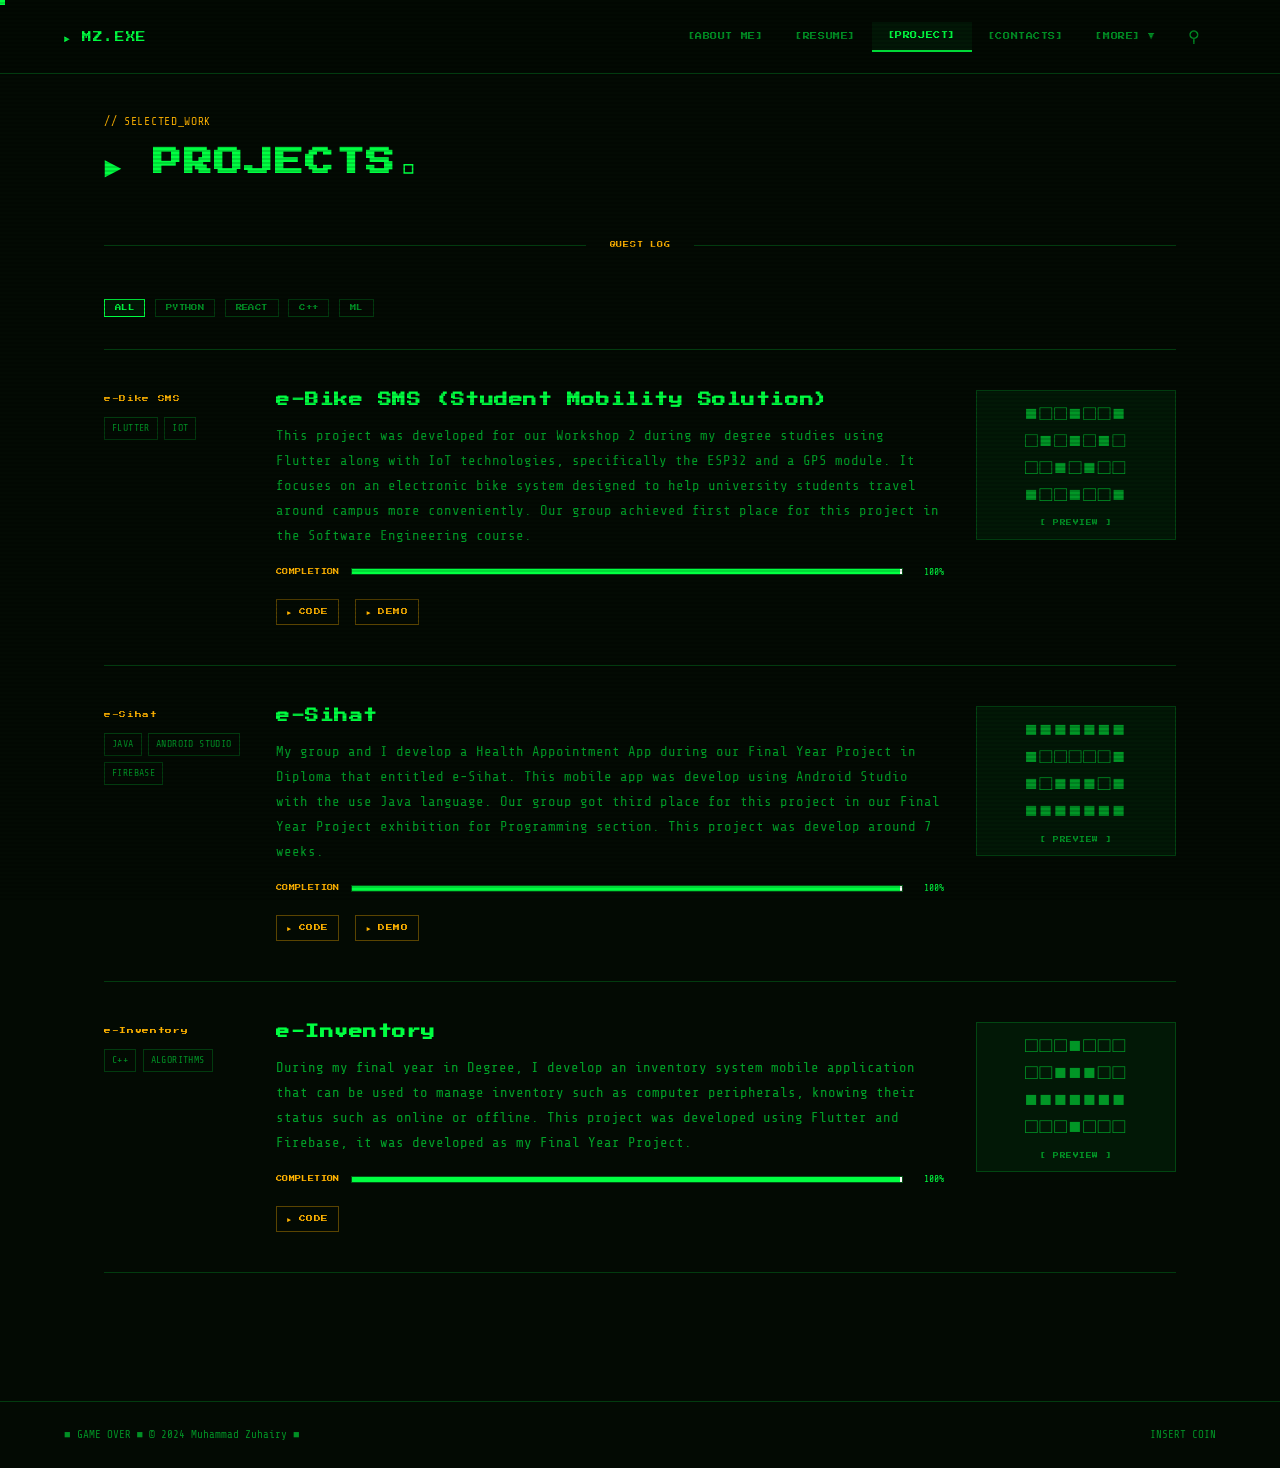
==== projects.html @ df59f46b "Update Data" ====
<!DOCTYPE html>
<html lang="en">

<head>
    <meta charset="UTF-8" />
    <meta name="viewport" content="width=device-width, initial-scale=1.0" />
    <title>Projects — Muhammad Zuhairy</title>
    <link rel="preconnect" href="https://fonts.googleapis.com">
    <link rel="preconnect" href="https://fonts.gstatic.com" crossorigin>
    <link href="https://fonts.googleapis.com/css2?family=Press+Start+2P&family=Share+Tech+Mono&display=swap"
        rel="stylesheet">
    <link rel="stylesheet" href="style.css">
    <style>
        .project-item {
            display: grid;
            grid-template-columns: 140px 1fr 200px;
            gap: 2rem;
            padding: 2.5rem 0;
            border-top: 1px solid var(--border);
            align-items: start;
            transition: background 0.2s;
        }

        .project-item:last-child {
            border-bottom: 1px solid var(--border);
        }

        .project-item:hover {
            background: var(--green-faint);
        }

        .project-meta {
            display: flex;
            flex-direction: column;
            gap: 0.8rem;
            padding-top: 0.2rem;
        }

        .project-num {
            font-family: var(--font-pixel);
            font-size: 0.42rem;
            color: var(--amber);
            letter-spacing: 0.1em;
        }

        .project-name {
            font-family: var(--font-pixel);
            font-size: 0.85rem;
            line-height: 1.6;
            margin-bottom: 0.7rem;
            letter-spacing: 0.04em;
        }

        .project-desc {
            font-size: 0.87rem;
            color: rgba(0, 255, 65, 0.62);
            line-height: 1.8;
            margin-bottom: 1rem;
        }

        .project-links {
            display: flex;
            gap: 1rem;
            flex-wrap: wrap;
        }

        .project-visual {
            display: flex;
            align-items: center;
            justify-content: center;
        }

        .project-placeholder {
            width: 100%;
            aspect-ratio: 4/3;
            border: 1px solid var(--border);
            display: flex;
            flex-direction: column;
            align-items: center;
            justify-content: center;
            gap: 0.7rem;
            background: var(--green-faint);
            transition: border-color 0.3s, background 0.3s;
        }

        .project-item:hover .project-placeholder {
            border-color: var(--green-dim);
            background: var(--green-glow);
        }

        .pixel-art {
            font-size: 1.3rem;
            line-height: 1.3;
            color: var(--green-dim);
            text-align: center;
            letter-spacing: 0.1em;
        }

        .project-item:hover .pixel-art {
            color: var(--green);
        }

        .preview-label {
            font-family: var(--font-pixel);
            font-size: 0.36rem;
            color: var(--green-dim);
            letter-spacing: 0.1em;
        }

        .filter-bar {
            display: flex;
            gap: 0.6rem;
            flex-wrap: wrap;
            margin-bottom: 2rem;
        }

        .filter-btn {
            font-family: var(--font-pixel);
            font-size: 0.4rem;
            letter-spacing: 0.06em;
            padding: 5px 10px;
            border: 1px solid var(--border);
            color: var(--green-dim);
            background: none;
            cursor: none;
            transition: all 0.2s;
        }

        .filter-btn:hover,
        .filter-btn.active {
            color: var(--green);
            border-color: var(--green);
            background: var(--green-faint);
        }

        @media(max-width:700px) {
            .project-item {
                grid-template-columns: 1fr;
                gap: 1.2rem;
            }

            .project-visual {
                display: none;
            }

            .project-meta {
                flex-direction: row;
                align-items: center;
                justify-content: space-between;
            }
        }
    </style>
</head>

<body>
    <div class="scanlines"></div>
    <div class="cursor-dot" id="cursorDot"></div>

    <nav>
        <div class="nav-logo">&#9658;&nbsp;MZ.EXE</div>
        <ul class="nav-links">
            <li><a href="index.html">[ABOUT ME]</a></li>
            <li><a href="resume.html">[RESUME]</a></li>
            <li><a href="projects.html" class="active">[PROJECT]</a></li>
            <li><a href="contacts.html">[CONTACTS]</a></li>
            <li class="nav-dropdown">
                <button class="nav-dropdown-btn">[MORE]&nbsp;&#9660;</button>
                <div class="dropdown-menu">
                    <a href="hobby.html">[MY HOBBY]</a>
                    <a href="interests.html">[MY INTERESTS]</a>
                </div>
            </li>
            <li><button class="nav-search-btn">&#9906;</button></li>
        </ul>
    </nav>

    <div class="page page-content">
        <div class="page-header">
            <span class="page-eyebrow">// SELECTED_WORK</span>
            <h1 class="page-title">&#9658;&nbsp;PROJECTS<span class="outline">.</span></h1>
        </div>

        <div class="section-divider">
            <span class="div-line"></span>
            <span class="div-label">QUEST LOG</span>
            <span class="div-line"></span>
        </div>

        <div class="filter-bar">
            <button class="filter-btn active">ALL</button>
            <button class="filter-btn">PYTHON</button>
            <button class="filter-btn">REACT</button>
            <button class="filter-btn">C++</button>
            <button class="filter-btn">ML</button>
        </div>

        <div class="project-list">

            <article class="project-item reveal">
                <div class="project-meta">
                    <span class="project-num">e-Bike SMS</span>
                    <div class="project-tags">
                        <span class="tag">Flutter</span>
                        <span class="tag">IoT</span>
                    </div>
                </div>
                <div>
                    <h3 class="project-name">e-Bike SMS (Student Mobility Solution)</h3>
                    <p class="project-desc">This project was developed for our Workshop 2 during my degree studies using
                        Flutter along with IoT technologies, specifically the ESP32 and a GPS module.
                        It focuses on an electronic bike system designed to help university students travel around
                        campus more conveniently. Our group achieved first place for this project in the Software
                        Engineering course.</p>
                    <div class="hp-bar-wrap">
                        <span class="hp-label">COMPLETION</span>
                        <div class="hp-bar">
                            <div class="hp-fill" style="width:100%"></div>
                        </div>
                        <span class="hp-val">100%</span>
                    </div>
                    <div class="project-links">
                        <a href="https://github.com/GhostZen1/eBike_SMS" class="link-btn">&#9658;&nbsp;CODE</a>
                        <a href="#" class="link-btn">&#9658;&nbsp;DEMO</a>
                    </div>
                </div>
                <div class="project-visual">
                    <div class="project-placeholder">
                        <div class="pixel-art">
                            <div>&#9632;&#9633;&#9633;&#9632;&#9633;&#9633;&#9632;</div>
                            <div>&#9633;&#9632;&#9633;&#9632;&#9633;&#9632;&#9633;</div>
                            <div>&#9633;&#9633;&#9632;&#9633;&#9632;&#9633;&#9633;</div>
                            <div>&#9632;&#9633;&#9633;&#9632;&#9633;&#9633;&#9632;</div>
                        </div>
                        <span class="preview-label">[ PREVIEW ]</span>
                    </div>
                </div>
            </article>

            <article class="project-item reveal" style="--d:0.1s">
                <div class="project-meta">
                    <span class="project-num">e-Sihat</span>
                    <div class="project-tags">
                        <span class="tag">Java</span>
                        <span class="tag">Android Studio</span>
                        <span class="tag">Firebase</span>
                    </div>
                </div>
                <div>
                    <h3 class="project-name">e-Sihat</h3>
                    <p class="project-desc">My group and I develop a Health Appointment App during our Final Year
                        Project in Diploma that entitled e-Sihat.
                        This mobile app was develop using Android Studio with the use Java language.
                        Our group got third place for this project in our Final Year Project exhibition for Programming
                        section. This project was develop around 7 weeks.</p>
                    <div class="hp-bar-wrap">
                        <span class="hp-label">COMPLETION</span>
                        <div class="hp-bar">
                            <div class="hp-fill" style="width:100%"></div>
                        </div>
                        <span class="hp-val">100%</span>
                    </div>
                    <div class="project-links">
                        <a href="#" class="link-btn">&#9658;&nbsp;CODE</a>
                        <a href="#" class="link-btn">&#9658;&nbsp;DEMO</a>
                    </div>
                </div>
                <div class="project-visual">
                    <div class="project-placeholder">
                        <div class="pixel-art">
                            <div>&#9632;&#9632;&#9632;&#9632;&#9632;&#9632;&#9632;</div>
                            <div>&#9632;&#9633;&#9633;&#9633;&#9633;&#9633;&#9632;</div>
                            <div>&#9632;&#9633;&#9632;&#9632;&#9632;&#9633;&#9632;</div>
                            <div>&#9632;&#9632;&#9632;&#9632;&#9632;&#9632;&#9632;</div>
                        </div>
                        <span class="preview-label">[ PREVIEW ]</span>
                    </div>
                </div>
            </article>

            <article class="project-item reveal" style="--d:0.2s">
                <div class="project-meta">
                    <span class="project-num">e-Inventory</span>
                    <div class="project-tags">
                        <span class="tag">C++</span>
                        <span class="tag">Algorithms</span>
                    </div>
                </div>
                <div>
                    <h3 class="project-name">e-Inventory</h3>
                    <p class="project-desc">During my final year in Degree, I develop an inventory system mobile
                        application
                        that can be used to manage inventory such as computer peripherals, knowing their status such as
                        online or offline. This project was developed using Flutter and Firebase,
                        it was developed as my Final Year Project.
                    </p>
                    <div class="hp-bar-wrap">
                        <span class="hp-label">COMPLETION</span>
                        <div class="hp-bar">
                            <div class="hp-fill" style="width:100%"></div>
                        </div>
                        <span class="hp-val">100%</span>
                    </div>
                    <div class="project-links">
                        <a href="#" class="link-btn">&#9658;&nbsp;CODE</a>
                    </div>
                </div>
                <div class="project-visual">
                    <div class="project-placeholder">
                        <div class="pixel-art">
                            <div>&#9633;&#9633;&#9633;&#9632;&#9633;&#9633;&#9633;</div>
                            <div>&#9633;&#9633;&#9632;&#9632;&#9632;&#9633;&#9633;</div>
                            <div>&#9632;&#9632;&#9632;&#9632;&#9632;&#9632;&#9632;</div>
                            <div>&#9633;&#9633;&#9633;&#9632;&#9633;&#9633;&#9633;</div>
                        </div>
                        <span class="preview-label">[ PREVIEW ]</span>
                    </div>
                </div>
            </article>

        </div>
    </div>

    <footer>
        <span>&#9632;&nbsp;GAME OVER&nbsp;&#9632;&nbsp;&copy; 2024 Muhammad Zuhairy&nbsp;&#9632;</span>
        <span class="blink">INSERT COIN</span>
    </footer>

    <script src="nav.js"></script>
    <script>
        document.querySelectorAll('.filter-btn').forEach(btn => {
            btn.addEventListener('click', () => {
                document.querySelectorAll('.filter-btn').forEach(b => b.classList.remove('active'));
                btn.classList.add('active');
            });
        });
    </script>
</body>

</html>
---- style.css ----
/* ─── Variables ─────────────────────────────────────── */
:root {
  --green: #00FF41;
  --green-dim: rgba(0, 255, 65, 0.55);
  --green-faint: rgba(0, 255, 65, 0.06);
  --green-glow: rgba(0, 255, 65, 0.12);
  --amber: #FFB300;
  --amber-dim: rgba(255, 179, 0, 0.45);
  --red: #FF3B3B;
  --black: #030A03;
  --panel: #07110A;
  --border: rgba(0, 255, 65, 0.2);
  --border-amb: rgba(255, 179, 0, 0.35);
  --font-pixel: 'Press Start 2P', monospace;
  --font-mono: 'Share Tech Mono', monospace;
}

*,
*::before,
*::after {
  box-sizing: border-box;
  margin: 0;
  padding: 0;
}

html {
  scroll-behavior: smooth;
}

body {
  background: var(--black);
  color: var(--green);
  font-family: var(--font-mono);
  font-size: 15px;
  line-height: 1.7;
  overflow-x: hidden;
  cursor: none;
}

a {
  color: inherit;
  text-decoration: none;
}

ul {
  list-style: none;
}

/* ─── Scanlines ──────────────────────────────────────── */
.scanlines {
  pointer-events: none;
  position: fixed;
  inset: 0;
  z-index: 9999;
  background: repeating-linear-gradient(to bottom,
      transparent 0px, transparent 2px,
      rgba(0, 0, 0, 0.15) 2px, rgba(0, 0, 0, 0.15) 4px);
}

/* ─── Cursor ─────────────────────────────────────────── */
.cursor-dot {
  position: fixed;
  width: 10px;
  height: 10px;
  background: var(--green);
  border-radius: 0;
  pointer-events: none;
  transform: translate(-50%, -50%);
  transition: width 0.1s, height 0.1s;
  z-index: 9998;
}

.cursor-dot.expanded {
  width: 20px;
  height: 20px;
}

/* ─── Animations ─────────────────────────────────────── */
@keyframes blink {

  0%,
  49% {
    opacity: 1
  }

  50%,
  100% {
    opacity: 0
  }
}

@keyframes blink-slow {

  0%,
  64% {
    opacity: 1
  }

  65%,
  100% {
    opacity: 0
  }
}

@keyframes fadeUp {
  from {
    opacity: 0;
    transform: translateY(16px)
  }

  to {
    opacity: 1;
    transform: none
  }
}

@keyframes pageIn {
  from {
    opacity: 0;
    transform: translateY(10px)
  }

  to {
    opacity: 1;
    transform: none
  }
}

.blink {
  animation: blink 1s step-end infinite;
}

.blink-slow {
  animation: blink-slow 1.6s step-end infinite;
}

.green {
  color: var(--green);
}

.amber {
  color: var(--amber);
}

/* ─── Reveal ─────────────────────────────────────────── */
.reveal,
.contact-link {
  opacity: 0;
  transform: translateY(20px);
  transition: opacity 0.65s ease, transform 0.65s ease;
  transition-delay: var(--d, 0s);
}

.reveal.visible,
.contact-link.visible {
  opacity: 1;
  transform: none;
}

/* ─── Page enter animation ───────────────────────────── */
.page-content {
  animation: pageIn 0.5s ease both;
}

/* ─── Nav ────────────────────────────────────────────── */
nav {
  position: fixed;
  top: 0;
  left: 0;
  right: 0;
  display: flex;
  justify-content: space-between;
  align-items: center;
  padding: 1.2rem 4rem;
  z-index: 500;
  background: rgba(3, 10, 3, 0.97);
  border-bottom: 1px solid var(--border);
  backdrop-filter: blur(8px);
}

.nav-logo {
  font-family: var(--font-pixel);
  font-size: 0.6rem;
  letter-spacing: 0.1em;
  color: var(--green);
  white-space: nowrap;
}

.nav-links {
  display: flex;
  align-items: center;
  gap: 0;
}

.nav-links li {
  position: relative;
}

.nav-links a,
.nav-dropdown-btn {
  font-family: var(--font-pixel);
  font-size: 0.44rem;
  letter-spacing: 0.08em;
  color: var(--green-dim);
  padding: 0.5rem 1rem;
  display: block;
  transition: color 0.2s, background 0.2s;
  background: none;
  border: none;
  cursor: none;
  white-space: nowrap;
}

.nav-links a:hover,
.nav-links a.active,
.nav-dropdown-btn:hover,
.nav-dropdown-btn.active {
  color: var(--green);
  background: var(--green-faint);
}

.nav-links a.active,
.nav-dropdown-btn.active {
  border-bottom: 2px solid var(--green);
}

/* Dropdown */
.nav-dropdown {
  position: relative;
}

.nav-dropdown-btn {
  display: flex;
  align-items: center;
  gap: 0.4rem;
}

.dropdown-menu {
  display: none;
  position: absolute;
  top: 100%;
  right: 0;
  background: rgba(3, 10, 3, 0.98);
  border: 1px solid var(--border);
  min-width: 160px;
  z-index: 600;
}

.dropdown-menu a {
  display: block;
  padding: 0.7rem 1.2rem;
  font-family: var(--font-pixel);
  font-size: 0.4rem;
  letter-spacing: 0.08em;
  color: var(--green-dim);
  border-bottom: 1px solid rgba(0, 255, 65, 0.08);
  transition: color 0.2s, background 0.2s;
}

.dropdown-menu a:last-child {
  border-bottom: none;
}

.dropdown-menu a:hover,
.dropdown-menu a.active {
  color: var(--green);
  background: var(--green-faint);
}

.nav-dropdown:hover .dropdown-menu,
.nav-dropdown.open .dropdown-menu {
  display: block;
}

.nav-search-btn {
  background: none;
  border: none;
  color: var(--green-dim);
  font-size: 1rem;
  padding: 0.5rem 1rem;
  cursor: none;
  transition: color 0.2s;
}

.nav-search-btn:hover {
  color: var(--green);
}

/* ─── Section divider ────────────────────────────────── */
.section-divider {
  display: flex;
  align-items: center;
  gap: 1.5rem;
  margin: 0 0 3rem;
}

.div-line {
  flex: 1;
  height: 1px;
  background: var(--border);
}

.div-label {
  font-family: var(--font-pixel);
  font-size: 0.38rem;
  color: var(--amber);
  letter-spacing: 0.12em;
  white-space: nowrap;
}

/* ─── Page wrapper ───────────────────────────────────── */
.page {
  padding: 7rem 4rem 4rem;
  max-width: 1200px;
  margin: 0 auto;
  min-height: 100vh;
}

/* ─── Page header ────────────────────────────────────── */
.page-header {
  margin-bottom: 3.5rem;
}

.page-eyebrow {
  font-size: 0.72rem;
  color: var(--amber);
  letter-spacing: 0.06em;
  margin-bottom: 0.6rem;
  display: block;
}

.page-title {
  font-family: var(--font-pixel);
  font-size: clamp(1rem, 2.5vw, 1.8rem);
  letter-spacing: 0.05em;
  line-height: 1.5;
}

.outline {
  color: transparent;
  -webkit-text-stroke: 1.5px var(--green);
}

/* ─── Terminal box ───────────────────────────────────── */
.terminal-box {
  border: 1px solid var(--border);
  background: var(--panel);
}

.terminal-bar {
  display: flex;
  justify-content: space-between;
  align-items: center;
  padding: 0.45rem 0.9rem;
  background: var(--green);
  color: var(--black);
  font-family: var(--font-pixel);
  font-size: 0.44rem;
  letter-spacing: 0.08em;
}

.terminal-dots {
  display: flex;
  gap: 5px;
  align-items: center;
}

.tdot {
  width: 8px;
  height: 8px;
  border-radius: 50%;
}

.tdot.red {
  background: #ff5f57;
}

.tdot.amber-dot {
  background: #febc2e;
}

.tdot.green-dot {
  background: #28c840;
}

.terminal-body {
  padding: 1.2rem 1.4rem;
  font-size: 0.87rem;
  line-height: 2;
}

.prompt {
  color: var(--amber);
  user-select: none;
}

.cmd {
  color: var(--green);
}

.output {
  color: rgba(0, 255, 65, 0.72);
  padding-left: 1.2rem;
}

.output.amber {
  color: var(--amber);
}

.spacer {
  height: 0.3rem;
  display: block;
}

/* ─── HP bar ─────────────────────────────────────────── */
.hp-bar-wrap {
  display: flex;
  align-items: center;
  gap: 0.7rem;
  margin-bottom: 1.2rem;
}

.hp-label {
  font-family: var(--font-pixel);
  font-size: 0.38rem;
  color: var(--amber);
  letter-spacing: 0.06em;
  white-space: nowrap;
}

.hp-bar {
  flex: 1;
  height: 7px;
  background: rgba(0, 255, 65, 0.1);
  border: 1px solid var(--border);
}

.hp-fill {
  height: 100%;
  background: var(--green);
  position: relative;
}

.hp-fill::after {
  content: '';
  position: absolute;
  right: 0;
  top: 0;
  bottom: 0;
  width: 2px;
  background: #fff;
  animation: blink 0.9s step-end infinite;
}

.hp-val {
  font-size: 0.6rem;
  color: var(--green);
  min-width: 30px;
  text-align: right;
}

/* ─── Tags ───────────────────────────────────────────── */
.tag {
  font-size: 0.62rem;
  border: 1px solid var(--border);
  color: var(--green-dim);
  padding: 2px 7px;
  text-transform: uppercase;
  letter-spacing: 0.04em;
}

.project-tags {
  display: flex;
  flex-wrap: wrap;
  gap: 0.4rem;
}

/* ─── Link buttons ───────────────────────────────────── */
.link-btn {
  font-family: var(--font-pixel);
  font-size: 0.42rem;
  letter-spacing: 0.06em;
  color: var(--amber);
  border: 1px solid var(--border-amb);
  padding: 6px 10px;
  transition: background 0.2s, color 0.2s;
  display: inline-block;
}

.link-btn:hover {
  background: var(--amber);
  color: var(--black);
}

/* ─── Photo frame ────────────────────────────────────── */
.photo-frame {
  position: relative;
  border: 1px solid var(--border);
  background: var(--panel);
  padding: 10px;
}

.frame-corner {
  position: absolute;
  width: 14px;
  height: 14px;
  border-color: var(--green);
  border-style: solid;
}

.frame-corner.tl {
  top: -1px;
  left: -1px;
  border-width: 2px 0 0 2px;
}

.frame-corner.tr {
  top: -1px;
  right: -1px;
  border-width: 2px 2px 0 0;
}

.frame-corner.bl {
  bottom: -1px;
  left: -1px;
  border-width: 0 0 2px 2px;
}

.frame-corner.br {
  bottom: -1px;
  right: -1px;
  border-width: 0 2px 2px 0;
}

.profile-pic {
  width: 100%;
  display: block;
  aspect-ratio: 1;
  object-fit: cover;
  filter: grayscale(20%) sepia(15%) hue-rotate(80deg) brightness(0.95);
}

.photo-label {
  font-family: var(--font-pixel);
  font-size: 0.42rem;
  letter-spacing: 0.1em;
  color: var(--green-dim);
  text-align: center;
  padding: 0.5rem 0 0.1rem;
}

/* ─── Player stats ───────────────────────────────────── */
.player-stats {
  border: 1px solid var(--border);
  background: var(--panel);
  padding: 1.2rem 1.4rem;
  display: flex;
  flex-direction: column;
  gap: 0.6rem;
}

.stat-row {
  display: flex;
  justify-content: space-between;
  align-items: baseline;
  border-bottom: 1px solid rgba(0, 255, 65, 0.08);
  padding-bottom: 0.45rem;
  font-size: 0.82rem;
}

.stat-row:last-child {
  border-bottom: none;
  padding-bottom: 0;
}

.stat-key {
  font-family: var(--font-pixel);
  font-size: 0.4rem;
  color: var(--green-dim);
  letter-spacing: 0.08em;
}

.stat-val {
  color: var(--green);
  text-align: right;
}

.stat-val.amber {
  color: var(--amber);
}

/* ─── Footer ─────────────────────────────────────────── */
footer {
  display: flex;
  justify-content: space-between;
  align-items: center;
  padding: 1.5rem 4rem;
  border-top: 1px solid var(--border);
  font-size: 0.68rem;
  color: var(--green-dim);
  margin-top: 4rem;
}

/* ─── Scrollbar ──────────────────────────────────────── */
::-webkit-scrollbar {
  width: 4px;
}

::-webkit-scrollbar-track {
  background: var(--black);
}

::-webkit-scrollbar-thumb {
  background: var(--green-dim);
}

/* ─── Responsive ─────────────────────────────────────── */
@media (max-width:900px) {
  nav {
    padding: 1rem 1.5rem;
  }

  .page {
    padding: 6rem 1.5rem 3rem;
  }

  footer {
    padding: 1.2rem 1.5rem;
  }

  .nav-links a,
  .nav-dropdown-btn {
    padding: 0.4rem 0.6rem;
    font-size: 0.38rem;
  }
}

@media (max-width:600px) {
  .nav-links {
    gap: 0;
  }

  .nav-links a,
  .nav-dropdown-btn {
    font-size: 0.34rem;
    padding: 0.4rem 0.5rem;
  }

  footer {
    flex-direction: column;
    gap: 0.5rem;
    text-align: center;
  }

  .cursor-dot {
    display: none;
  }
}
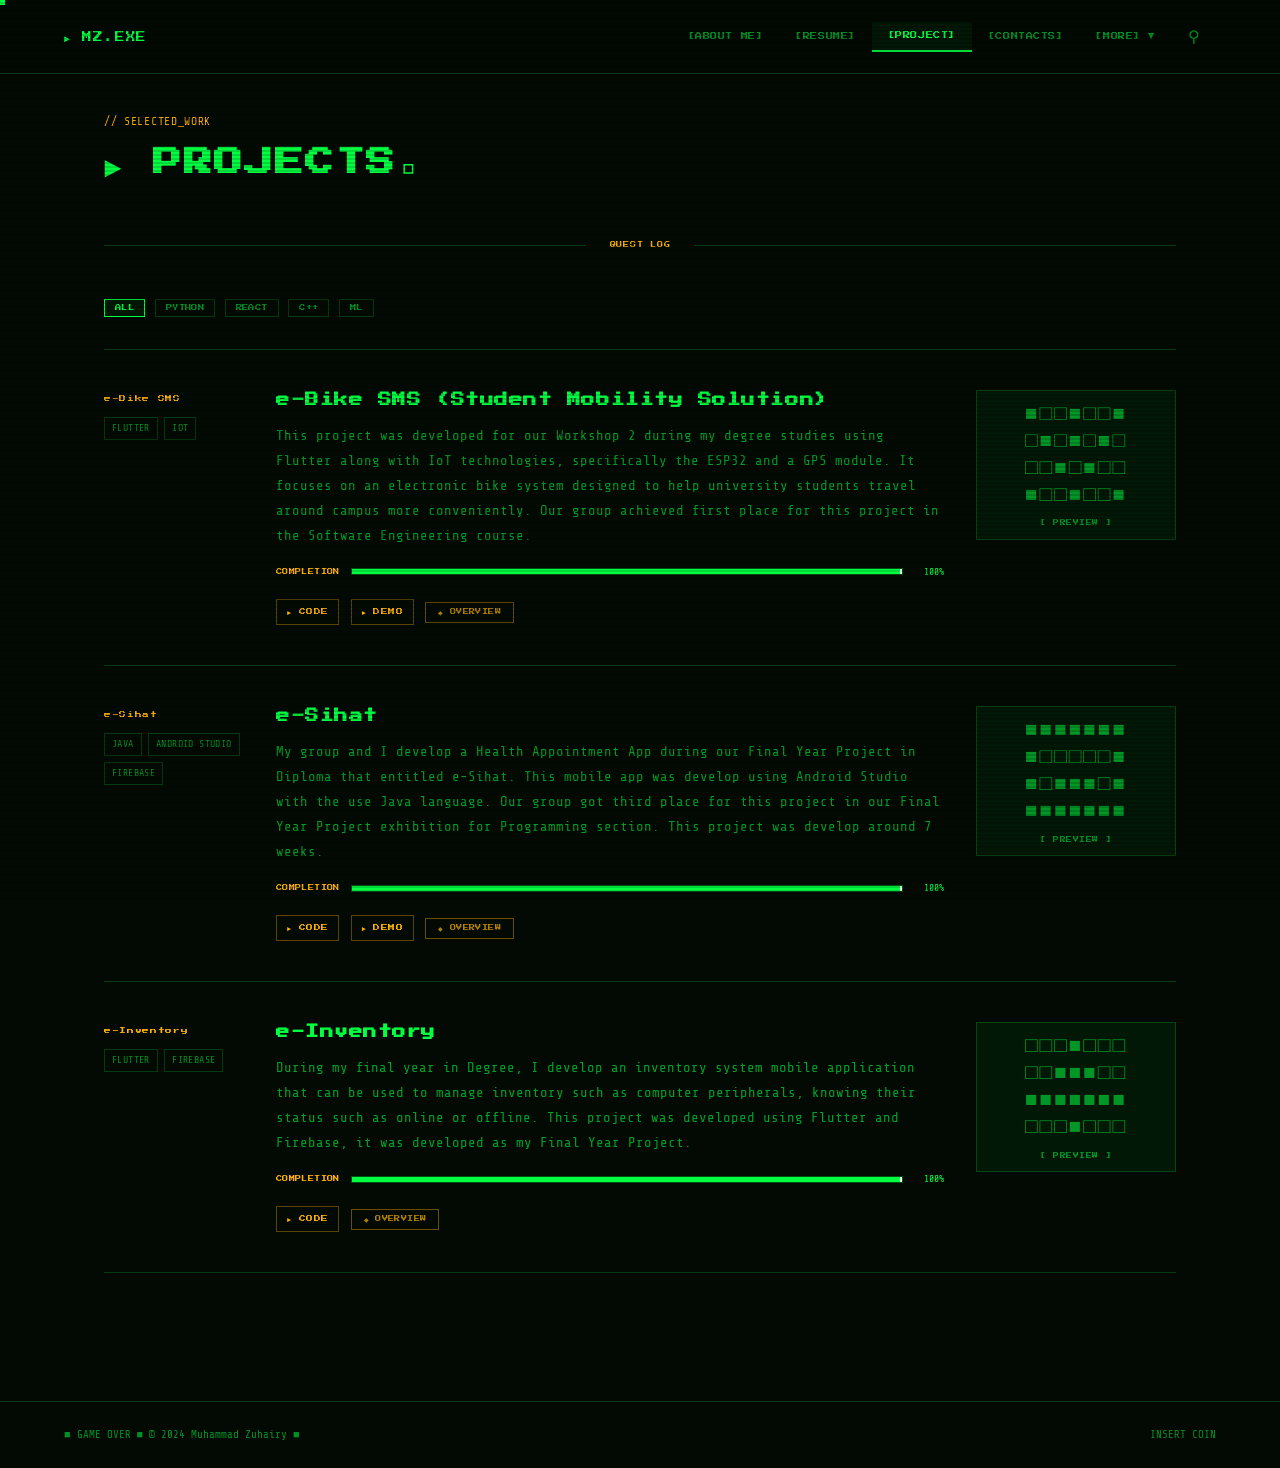
==== commit 8704b62b: "Update Projects" ====
--- a/projects.html
+++ b/projects.html
@@ -60,8 +60,9 @@
 
         .project-links {
             display: flex;
-            gap: 1rem;
+            gap: 0.7rem;
             flex-wrap: wrap;
+            align-items: center;
         }
 
         .project-visual {
@@ -133,6 +134,443 @@
             background: var(--green-faint);
         }
 
+        /* ── OVERVIEW BUTTON ── */
+        .overview-btn {
+            font-family: var(--font-pixel);
+            font-size: 0.38rem;
+            padding: 6px 12px;
+            border: 1px solid rgba(255, 179, 0, 0.4);
+            color: rgba(255, 179, 0, 0.7);
+            background: none;
+            cursor: pointer;
+            transition: all 0.2s;
+            letter-spacing: 0.06em;
+        }
+
+        .overview-btn:hover {
+            color: var(--amber);
+            border-color: var(--amber);
+            background: rgba(255, 179, 0, 0.06);
+            box-shadow: 0 0 8px rgba(255, 179, 0, 0.2);
+        }
+
+        /* ── MODAL OVERLAY ── */
+        .modal-overlay {
+            position: fixed;
+            inset: 0;
+            background: rgba(0, 0, 0, 0.92);
+            z-index: 1000;
+            display: flex;
+            align-items: center;
+            justify-content: center;
+            opacity: 0;
+            pointer-events: none;
+            transition: opacity 0.25s;
+            backdrop-filter: blur(3px);
+        }
+
+        .modal-overlay.active {
+            opacity: 1;
+            pointer-events: all;
+        }
+
+        .modal-box {
+            width: min(860px, 96vw);
+            max-height: 90vh;
+            border: 1px solid var(--green);
+            background: #080d08;
+            box-shadow: 0 0 40px rgba(0, 255, 65, 0.12), inset 0 0 60px rgba(0, 255, 65, 0.02);
+            display: flex;
+            flex-direction: column;
+            overflow: hidden;
+            transform: translateY(20px);
+            transition: transform 0.25s;
+            position: relative;
+        }
+
+        .modal-overlay.active .modal-box {
+            transform: translateY(0);
+        }
+
+        /* scanline on modal */
+        .modal-box::before {
+            content: '';
+            position: absolute;
+            inset: 0;
+            background: repeating-linear-gradient(0deg,
+                    transparent,
+                    transparent 2px,
+                    rgba(0, 255, 65, 0.015) 2px,
+                    rgba(0, 255, 65, 0.015) 4px);
+            pointer-events: none;
+            z-index: 10;
+        }
+
+        .modal-header {
+            display: flex;
+            align-items: center;
+            justify-content: space-between;
+            padding: 1rem 1.5rem;
+            border-bottom: 1px solid var(--border);
+            background: rgba(0, 255, 65, 0.03);
+            flex-shrink: 0;
+        }
+
+        .modal-title-wrap {
+            display: flex;
+            flex-direction: column;
+            gap: 0.4rem;
+        }
+
+        .modal-eyebrow {
+            font-family: var(--font-pixel);
+            font-size: 0.32rem;
+            color: var(--amber);
+            letter-spacing: 0.1em;
+        }
+
+        .modal-title {
+            font-family: var(--font-pixel);
+            font-size: 0.75rem;
+            color: var(--green);
+            letter-spacing: 0.05em;
+            line-height: 1.5;
+        }
+
+        .modal-close {
+            font-family: var(--font-pixel);
+            font-size: 0.5rem;
+            color: var(--green-dim);
+            background: none;
+            border: 1px solid var(--border);
+            padding: 6px 10px;
+            cursor: pointer;
+            transition: all 0.2s;
+            letter-spacing: 0.05em;
+        }
+
+        .modal-close:hover {
+            color: #ff4444;
+            border-color: #ff4444;
+            background: rgba(255, 68, 68, 0.07);
+        }
+
+        .modal-body {
+            overflow-y: auto;
+            flex: 1;
+            scrollbar-width: thin;
+            scrollbar-color: var(--green-dim) transparent;
+        }
+
+        .modal-body::-webkit-scrollbar {
+            width: 4px;
+        }
+
+        .modal-body::-webkit-scrollbar-thumb {
+            background: var(--green-dim);
+        }
+
+        /* Gallery */
+        .modal-gallery {
+            display: grid;
+            grid-template-columns: repeat(3, 1fr);
+            gap: 2px;
+            background: var(--border);
+            padding: 2px;
+        }
+
+        .gallery-item {
+            aspect-ratio: 16/10;
+            background: var(--green-faint);
+            display: flex;
+            align-items: center;
+            justify-content: center;
+            position: relative;
+            overflow: hidden;
+            cursor: pointer;
+            transition: opacity 0.2s, transform 0.2s;
+        }
+
+        .gallery-item:hover {
+            opacity: 0.85;
+            transform: scale(1.01);
+        }
+
+        .gallery-item:first-child {
+            grid-column: span 2;
+            grid-row: span 2;
+            aspect-ratio: auto;
+        }
+
+        .gallery-item img {
+            width: 100%;
+            height: 100%;
+            object-fit: cover;
+            display: block;
+        }
+
+        .gallery-pixel {
+            line-height: 1.3;
+            color: var(--green-dim);
+            text-align: center;
+            letter-spacing: 0.08em;
+            transition: color 0.2s, text-shadow 0.2s;
+            padding: 1rem;
+        }
+
+        .gallery-item:hover .gallery-pixel {
+            color: var(--green);
+            text-shadow: 0 0 10px rgba(0, 255, 65, 0.5);
+        }
+
+        .gallery-label {
+            position: absolute;
+            bottom: 6px;
+            left: 8px;
+            font-family: var(--font-pixel);
+            font-size: 0.28rem;
+            color: rgba(0, 255, 65, 0.6);
+            letter-spacing: 0.06em;
+            background: rgba(0, 0, 0, 0.55);
+            padding: 2px 5px;
+        }
+
+        /* Lightbox */
+        .lightbox {
+            position: fixed;
+            inset: 0;
+            background: rgba(0, 0, 0, 0.96);
+            z-index: 2000;
+            display: flex;
+            align-items: center;
+            justify-content: center;
+            opacity: 0;
+            pointer-events: none;
+            transition: opacity 0.2s;
+        }
+
+        .lightbox.active {
+            opacity: 1;
+            pointer-events: all;
+        }
+
+        .lightbox img {
+            max-width: 90vw;
+            max-height: 88vh;
+            object-fit: contain;
+            border: 1px solid var(--green-dim);
+            box-shadow: 0 0 40px rgba(0, 255, 65, 0.15);
+        }
+
+        .lightbox-close {
+            position: absolute;
+            top: 1.2rem;
+            right: 1.5rem;
+            font-family: var(--font-pixel);
+            font-size: 0.5rem;
+            color: var(--green-dim);
+            background: none;
+            border: 1px solid var(--border);
+            padding: 6px 10px;
+            cursor: pointer;
+            transition: all 0.2s;
+        }
+
+        .lightbox-close:hover {
+            color: #ff4444;
+            border-color: #ff4444;
+        }
+
+        .lightbox-nav {
+            position: absolute;
+            top: 50%;
+            transform: translateY(-50%);
+            font-family: var(--font-pixel);
+            font-size: 0.6rem;
+            color: var(--green-dim);
+            background: rgba(0, 0, 0, 0.6);
+            border: 1px solid var(--border);
+            padding: 10px 14px;
+            cursor: pointer;
+            transition: all 0.2s;
+        }
+
+        .lightbox-nav:hover {
+            color: var(--green);
+            border-color: var(--green);
+        }
+
+        .lightbox-prev {
+            left: 1rem;
+        }
+
+        .lightbox-next {
+            right: 1rem;
+        }
+
+        .lightbox-counter {
+            position: absolute;
+            bottom: 1.2rem;
+            left: 50%;
+            transform: translateX(-50%);
+            font-family: var(--font-pixel);
+            font-size: 0.32rem;
+            color: var(--green-dim);
+            letter-spacing: 0.08em;
+        }
+
+        /* Modal content */
+        .modal-content {
+            padding: 1.5rem;
+        }
+
+        .modal-section {
+            margin-bottom: 1.5rem;
+        }
+
+        .modal-section-title {
+            font-family: var(--font-pixel);
+            font-size: 0.4rem;
+            color: var(--amber);
+            letter-spacing: 0.1em;
+            margin-bottom: 0.8rem;
+            padding-bottom: 0.4rem;
+            border-bottom: 1px solid rgba(255, 179, 0, 0.2);
+        }
+
+        .modal-section-body {
+            font-size: 0.85rem;
+            color: rgba(0, 255, 65, 0.7);
+            line-height: 1.9;
+        }
+
+        /* Stats */
+        .modal-stats {
+            display: grid;
+            grid-template-columns: repeat(auto-fit, minmax(130px, 1fr));
+            gap: 0.8rem;
+            margin-bottom: 1.5rem;
+        }
+
+        .stat-card {
+            border: 1px solid var(--border);
+            padding: 0.8rem;
+            background: var(--green-faint);
+            display: flex;
+            flex-direction: column;
+            gap: 0.4rem;
+            transition: border-color 0.2s, background 0.2s;
+        }
+
+        .stat-card:hover {
+            border-color: var(--green-dim);
+            background: var(--green-glow);
+        }
+
+        .stat-label {
+            font-family: var(--font-pixel);
+            font-size: 0.3rem;
+            color: var(--green-dim);
+            letter-spacing: 0.08em;
+        }
+
+        .stat-value {
+            font-family: var(--font-pixel);
+            font-size: 0.55rem;
+            color: var(--green);
+            line-height: 1.4;
+        }
+
+        /* Tech stack */
+        .tech-stack {
+            display: flex;
+            flex-wrap: wrap;
+            gap: 0.5rem;
+        }
+
+        .tech-pill {
+            font-family: var(--font-pixel);
+            font-size: 0.32rem;
+            padding: 5px 10px;
+            border: 1px solid var(--green-dim);
+            color: var(--green);
+            background: var(--green-faint);
+            letter-spacing: 0.05em;
+            transition: all 0.2s;
+        }
+
+        .tech-pill:hover {
+            background: var(--green-glow);
+            box-shadow: 0 0 6px rgba(0, 255, 65, 0.2);
+        }
+
+        /* Feature list */
+        .feature-list {
+            list-style: none;
+            display: flex;
+            flex-direction: column;
+            gap: 0.5rem;
+        }
+
+        .feature-list li {
+            font-size: 0.83rem;
+            color: rgba(0, 255, 65, 0.7);
+            padding-left: 1.2rem;
+            position: relative;
+            line-height: 1.7;
+        }
+
+        .feature-list li::before {
+            content: '▸';
+            position: absolute;
+            left: 0;
+            color: var(--amber);
+            font-size: 0.7rem;
+        }
+
+        /* Modal footer */
+        .modal-footer {
+            display: flex;
+            gap: 0.8rem;
+            padding: 1rem 1.5rem;
+            border-top: 1px solid var(--border);
+            background: rgba(0, 255, 65, 0.02);
+            flex-shrink: 0;
+            flex-wrap: wrap;
+            align-items: center;
+        }
+
+        /* Achievement */
+        .achievement {
+            display: inline-flex;
+            align-items: center;
+            gap: 0.5rem;
+            border: 1px solid rgba(255, 179, 0, 0.3);
+            background: rgba(255, 179, 0, 0.05);
+            padding: 6px 10px;
+            margin-top: 0.4rem;
+        }
+
+        .achievement-icon {
+            font-size: 0.9rem;
+        }
+
+        .achievement-text {
+            font-family: var(--font-pixel);
+            font-size: 0.3rem;
+            color: var(--amber);
+            letter-spacing: 0.06em;
+            line-height: 1.6;
+        }
+
+        .esc-hint {
+            font-family: var(--font-pixel);
+            font-size: 0.28rem;
+            color: rgba(0, 255, 65, 0.3);
+            letter-spacing: 0.08em;
+            margin-left: auto;
+        }
+
         @media(max-width:700px) {
             .project-item {
                 grid-template-columns: 1fr;
@@ -147,6 +585,15 @@
                 flex-direction: row;
                 align-items: center;
                 justify-content: space-between;
+            }
+
+            .modal-gallery {
+                grid-template-columns: repeat(2, 1fr);
+            }
+
+            .gallery-item:first-child {
+                grid-column: span 2;
+                grid-row: span 1;
             }
         }
     </style>
@@ -196,6 +643,7 @@
 
         <div class="project-list">
 
+            <!-- PROJECT 1: e-Bike SMS -->
             <article class="project-item reveal">
                 <div class="project-meta">
                     <span class="project-num">e-Bike SMS</span>
@@ -221,6 +669,7 @@
                     <div class="project-links">
                         <a href="https://github.com/GhostZen1/eBike_SMS" class="link-btn">&#9658;&nbsp;CODE</a>
                         <a href="#" class="link-btn">&#9658;&nbsp;DEMO</a>
+                        <button class="overview-btn" onclick="openModal('ebike')">&#9670;&nbsp;OVERVIEW</button>
                     </div>
                 </div>
                 <div class="project-visual">
@@ -236,6 +685,7 @@
                 </div>
             </article>
 
+            <!-- PROJECT 2: e-Sihat -->
             <article class="project-item reveal" style="--d:0.1s">
                 <div class="project-meta">
                     <span class="project-num">e-Sihat</span>
@@ -262,6 +712,7 @@
                     <div class="project-links">
                         <a href="#" class="link-btn">&#9658;&nbsp;CODE</a>
                         <a href="#" class="link-btn">&#9658;&nbsp;DEMO</a>
+                        <button class="overview-btn" onclick="openModal('esihat')">&#9670;&nbsp;OVERVIEW</button>
                     </div>
                 </div>
                 <div class="project-visual">
@@ -277,12 +728,13 @@
                 </div>
             </article>
 
+            <!-- PROJECT 3: e-Inventory -->
             <article class="project-item reveal" style="--d:0.2s">
                 <div class="project-meta">
                     <span class="project-num">e-Inventory</span>
                     <div class="project-tags">
-                        <span class="tag">C++</span>
-                        <span class="tag">Algorithms</span>
+                        <span class="tag">Flutter</span>
+                        <span class="tag">Firebase</span>
                     </div>
                 </div>
                 <div>
@@ -302,6 +754,7 @@
                     </div>
                     <div class="project-links">
                         <a href="#" class="link-btn">&#9658;&nbsp;CODE</a>
+                        <button class="overview-btn" onclick="openModal('einventory')">&#9670;&nbsp;OVERVIEW</button>
                     </div>
                 </div>
                 <div class="project-visual">
@@ -325,14 +778,280 @@
         <span class="blink">INSERT COIN</span>
     </footer>
 
+    <!-- ===== LIGHTBOX ===== -->
+    <div class="lightbox" id="lightbox" onclick="closeLightboxOnBg(event)">
+        <button class="lightbox-close" onclick="closeLightbox()">[ X ]</button>
+        <button class="lightbox-nav lightbox-prev" onclick="lightboxNav(-1)">&#9664;</button>
+        <img id="lightboxImg" src="" alt="Preview">
+        <button class="lightbox-nav lightbox-next" onclick="lightboxNav(1)">&#9654;</button>
+        <span class="lightbox-counter" id="lightboxCounter"></span>
+    </div>
+
+    <!-- ===== OVERVIEW MODAL ===== -->
+    <div class="modal-overlay" id="modalOverlay" onclick="handleOverlayClick(event)">
+        <div class="modal-box" id="modalBox">
+            <div class="modal-header">
+                <div class="modal-title-wrap">
+                    <span class="modal-eyebrow" id="modalEyebrow">// PROJECT_OVERVIEW</span>
+                    <span class="modal-title" id="modalTitle">PROJECT NAME</span>
+                </div>
+                <button class="modal-close" onclick="closeModal()">[ X ]</button>
+            </div>
+
+            <div class="modal-body">
+                <div class="modal-gallery" id="modalGallery"></div>
+
+                <div class="modal-content">
+                    <div class="modal-stats" id="modalStats"></div>
+
+                    <div class="modal-section">
+                        <div class="modal-section-title">// MISSION_BRIEF</div>
+                        <div class="modal-section-body" id="modalDesc"></div>
+                    </div>
+
+                    <div class="modal-section">
+                        <div class="modal-section-title">// KEY_FEATURES</div>
+                        <ul class="feature-list" id="modalFeatures"></ul>
+                    </div>
+
+                    <div class="modal-section">
+                        <div class="modal-section-title">// TECH_STACK</div>
+                        <div class="tech-stack" id="modalTech"></div>
+                    </div>
+
+                    <div id="modalAchievementWrap"></div>
+                </div>
+            </div>
+
+            <div class="modal-footer">
+                <a id="modalCodeBtn" href="#" class="link-btn">&#9658;&nbsp;VIEW CODE</a>
+                <a id="modalDemoBtn" href="#" class="link-btn">&#9658;&nbsp;LIVE DEMO</a>
+                <button class="link-btn" onclick="closeModal()">&#9658;&nbsp;CLOSE</button>
+                <span class="esc-hint">[ ESC ] TO EXIT</span>
+            </div>
+        </div>
+    </div>
+
     <script src="nav.js"></script>
     <script>
+        /* ── Filter buttons ── */
         document.querySelectorAll('.filter-btn').forEach(btn => {
             btn.addEventListener('click', () => {
                 document.querySelectorAll('.filter-btn').forEach(b => b.classList.remove('active'));
                 btn.classList.add('active');
             });
         });
+
+        /* ── Project data ── */
+        const projects = {
+            ebike: {
+                eyebrow: '// PROJECT_01 — FLUTTER + IoT',
+                title: '&#9658; e-Bike SMS',
+                gallery: [
+                    { img: 'images/ebike1.png', label: 'OVERVIEW' },
+                    { img: 'images/ebike2.jpg', label: 'SCREEN 2' },
+                    { img: 'images/ebike3.jpg', label: 'SCREEN 3' },
+                    { img: 'images/ebike4.jpg', label: 'SCREEN 4' },
+                    { img: 'images/ebike5.jpg', label: 'SCREEN 5' },
+                ],
+                stats: [
+                    { label: 'STATUS', value: '🏆 1ST PLACE' },
+                    { label: 'COURSE', value: 'WORKSHOP 2' },
+                    { label: 'PLATFORM', value: 'MOBILE' },
+                    { label: 'TEAM SIZE', value: 'GROUP' },
+                ],
+                desc: 'e-Bike SMS (Student Mobility Solution) is an IoT-powered campus transportation system built with Flutter. The application connects to an ESP32 microcontroller equipped with a GPS module, enabling real-time bike tracking across university grounds. Students can locate, unlock, and monitor available bikes directly from their smartphones, solving the last-mile mobility challenge on campus.',
+                features: [
+                    'Real-time GPS tracking of e-bikes across campus',
+                    'QR code-based bike unlock via Flutter mobile app',
+                    'ESP32 microcontroller integration with MQTT protocol',
+                    'Live availability map showing bike stations',
+                    'Ride history and usage analytics dashboard',
+                    'Admin panel for fleet management and monitoring',
+                ],
+                tech: ['Flutter', 'Dart', 'ESP32', 'GPS Module', 'MQTT', 'Firebase', 'IoT'],
+                achievement: { icon: '🏆', text: '1ST PLACE — SOFTWARE ENGINEERING<br>WORKSHOP 2 EXHIBITION' },
+                codeUrl: 'https://github.com/GhostZen1/eBike_SMS',
+                demoUrl: '#',
+            },
+            esihat: {
+                eyebrow: '// PROJECT_02 — ANDROID + JAVA',
+                title: '&#9658; e-Sihat',
+                gallery: [
+                    { pixels: ['&#9632;&#9632;&#9632;&#9632;&#9632;&#9632;', '&#9632;&#9633;&#9633;&#9633;&#9633;&#9632;', '&#9632;&#9633;&#9632;&#9632;&#9633;&#9632;', '&#9632;&#9633;&#9632;&#9632;&#9633;&#9632;', '&#9632;&#9633;&#9633;&#9633;&#9633;&#9632;', '&#9632;&#9632;&#9632;&#9632;&#9632;&#9632;'], label: 'MAIN SCREEN', size: '1.8rem' },
+                    { pixels: ['&#9632;&#9633;&#9632;', '&#9633;&#9632;&#9633;', '&#9632;&#9633;&#9632;'], label: 'BOOKING', size: '1.4rem' },
+                    { pixels: ['&#9633;&#9632;&#9633;', '&#9632;&#9633;&#9632;', '&#9633;&#9632;&#9633;'], label: 'PROFILE', size: '1.4rem' },
+                    { pixels: ['&#9632;&#9632;&#9633;', '&#9633;&#9632;&#9632;', '&#9632;&#9633;&#9633;'], label: 'FIREBASE', size: '1.4rem' },
+                    { pixels: ['&#9633;&#9633;&#9632;', '&#9632;&#9632;&#9633;', '&#9633;&#9633;&#9632;'], label: 'CALENDAR', size: '1.4rem' },
+                ],
+                stats: [
+                    { label: 'STATUS', value: '🥉 3RD PLACE' },
+                    { label: 'DURATION', value: '7 WEEKS' },
+                    { label: 'PLATFORM', value: 'ANDROID' },
+                    { label: 'LEVEL', value: 'DIPLOMA FYP' },
+                ],
+                desc: 'e-Sihat is a Health Appointment mobile application developed as a Final Year Project during Diploma studies. Built with Java on Android Studio and backed by Firebase, it streamlines the process of booking healthcare appointments. Patients can browse available doctors, select time slots, and manage their medical schedules — all from a clean, accessible mobile interface. Completed in just 7 weeks and earned 3rd place at the FYP Programming exhibition.',
+                features: [
+                    'Patient registration and secure Firebase authentication',
+                    'Doctor profile listing with specializations',
+                    'Real-time appointment booking and slot management',
+                    'Appointment reminder notifications',
+                    'Medical history tracking per patient',
+                    'Admin dashboard for clinic staff management',
+                ],
+                tech: ['Java', 'Android Studio', 'Firebase', 'Firestore', 'Firebase Auth', 'XML Layouts'],
+                achievement: { icon: '🥉', text: '3RD PLACE — FYP EXHIBITION<br>PROGRAMMING SECTION (DIPLOMA)' },
+                codeUrl: '#',
+                demoUrl: '#',
+            },
+            einventory: {
+                eyebrow: '// PROJECT_03 — FLUTTER + FIREBASE',
+                title: '&#9658; e-Inventory',
+                gallery: [
+                    { pixels: ['&#9633;&#9633;&#9633;&#9633;&#9633;&#9633;', '&#9633;&#9632;&#9632;&#9632;&#9632;&#9633;', '&#9633;&#9632;&#9633;&#9633;&#9632;&#9633;', '&#9633;&#9632;&#9633;&#9633;&#9632;&#9633;', '&#9633;&#9632;&#9632;&#9632;&#9632;&#9633;', '&#9633;&#9633;&#9633;&#9633;&#9633;&#9633;'], label: 'INVENTORY VIEW', size: '1.8rem' },
+                    { pixels: ['&#9633;&#9632;&#9633;', '&#9632;&#9633;&#9632;', '&#9633;&#9632;&#9633;'], label: 'DEVICE LIST', size: '1.4rem' },
+                    { pixels: ['&#9632;&#9633;&#9632;', '&#9633;&#9632;&#9633;', '&#9632;&#9633;&#9632;'], label: 'STATUS', size: '1.4rem' },
+                    { pixels: ['&#9633;&#9633;&#9632;', '&#9632;&#9633;&#9633;', '&#9633;&#9632;&#9632;'], label: 'REPORTS', size: '1.4rem' },
+                    { pixels: ['&#9632;&#9632;&#9633;', '&#9633;&#9633;&#9632;', '&#9632;&#9632;&#9633;'], label: 'FIREBASE DB', size: '1.4rem' },
+                ],
+                stats: [
+                    { label: 'STATUS', value: '✅ COMPLETE' },
+                    { label: 'LEVEL', value: 'DEGREE FYP' },
+                    { label: 'PLATFORM', value: 'MOBILE' },
+                    { label: 'BACKEND', value: 'FIREBASE' },
+                ],
+                desc: 'e-Inventory is a Flutter-based mobile inventory management system developed as a Final Year Project for the Degree programme. The application allows administrators and technicians to track computer peripherals and equipment, monitor their online/offline status in real-time, and maintain comprehensive inventory records. Firebase powers the backend with Firestore for data persistence and real-time synchronization across devices.',
+                features: [
+                    'Real-time device status monitoring (online / offline)',
+                    'QR code scanning for quick asset identification',
+                    'Full CRUD operations for inventory items',
+                    'Category-based filtering for peripheral types',
+                    'Audit log of status changes and updates',
+                    'Firebase Firestore real-time sync across users',
+                ],
+                tech: ['Flutter', 'Dart', 'Firebase', 'Firestore', 'Firebase Auth', 'QR Scanner'],
+                achievement: null,
+                codeUrl: '#',
+                demoUrl: null,
+            },
+        };
+
+        /* ── Modal logic ── */
+        let currentLightboxImages = [];
+        let currentLightboxIndex = 0;
+
+        function openModal(id) {
+            const p = projects[id];
+            if (!p) return;
+
+            document.getElementById('modalEyebrow').innerHTML = p.eyebrow;
+            document.getElementById('modalTitle').innerHTML = p.title;
+
+            // Gallery - supports both real images and pixel art
+            currentLightboxImages = p.gallery.filter(g => g.img).map(g => g.img);
+
+            document.getElementById('modalGallery').innerHTML = p.gallery.map((g, i) => {
+                if (g.img) {
+                    return `
+                        <div class="gallery-item" onclick="openLightbox(${currentLightboxImages.indexOf(g.img)})">
+                            <img src="${g.img}" alt="${g.label}" loading="lazy">
+                            <span class="gallery-label">[ ${g.label} ]</span>
+                        </div>`;
+                } else {
+                    return `
+                        <div class="gallery-item">
+                            <div class="gallery-pixel" style="font-size:${g.size}">${g.pixels.join('<br>')}</div>
+                            <span class="gallery-label">[ ${g.label} ]</span>
+                        </div>`;
+                }
+            }).join('');
+
+            // Stats
+            document.getElementById('modalStats').innerHTML = p.stats.map(s => `
+                <div class="stat-card">
+                    <span class="stat-label">${s.label}</span>
+                    <span class="stat-value">${s.value}</span>
+                </div>
+            `).join('');
+
+            // Description
+            document.getElementById('modalDesc').textContent = p.desc;
+
+            // Features
+            document.getElementById('modalFeatures').innerHTML = p.features.map(f => `<li>${f}</li>`).join('');
+
+            // Tech stack
+            document.getElementById('modalTech').innerHTML = p.tech.map(t => `<span class="tech-pill">${t}</span>`).join('');
+
+            // Achievement
+            const achWrap = document.getElementById('modalAchievementWrap');
+            if (p.achievement) {
+                achWrap.innerHTML = `
+                    <div class="modal-section">
+                        <div class="modal-section-title">// ACHIEVEMENT_UNLOCKED</div>
+                        <div class="achievement">
+                            <span class="achievement-icon">${p.achievement.icon}</span>
+                            <span class="achievement-text">${p.achievement.text}</span>
+                        </div>
+                    </div>`;
+            } else {
+                achWrap.innerHTML = '';
+            }
+
+            // Footer links
+            document.getElementById('modalCodeBtn').href = p.codeUrl;
+
+            const demoBtn = document.getElementById('modalDemoBtn');
+            demoBtn.href = p.demoUrl || '#';
+            demoBtn.style.display = p.demoUrl ? 'inline-block' : 'none';
+
+            // Open
+            document.getElementById('modalOverlay').classList.add('active');
+            document.body.style.overflow = 'hidden';
+        }
+
+        function closeModal() {
+            document.getElementById('modalOverlay').classList.remove('active');
+            document.body.style.overflow = '';
+        }
+
+        function handleOverlayClick(e) {
+            if (e.target === document.getElementById('modalOverlay')) closeModal();
+        }
+
+        /* ── Lightbox ── */
+        function openLightbox(index) {
+            if (!currentLightboxImages.length) return;
+            currentLightboxIndex = index;
+            updateLightbox();
+            document.getElementById('lightbox').classList.add('active');
+            document.body.style.overflow = 'hidden';
+        }
+
+        function closeLightbox() {
+            document.getElementById('lightbox').classList.remove('active');
+        }
+
+        function closeLightboxOnBg(e) {
+            if (e.target === document.getElementById('lightbox')) closeLightbox();
+        }
+
+        function lightboxNav(dir) {
+            currentLightboxIndex = (currentLightboxIndex + dir + currentLightboxImages.length) % currentLightboxImages.length;
+            updateLightbox();
+        }
+
+        function updateLightbox() {
+            document.getElementById('lightboxImg').src = currentLightboxImages[currentLightboxIndex];
+            document.getElementById('lightboxCounter').textContent =
+                `[ ${currentLightboxIndex + 1} / ${currentLightboxImages.length} ]`;
+        }
+
+        document.addEventListener('keydown', e => {
+            if (e.key === 'Escape') { closeLightbox(); closeModal(); }
+            if (e.key === 'ArrowRight') lightboxNav(1);
+            if (e.key === 'ArrowLeft') lightboxNav(-1);
+        });
     </script>
 </body>
 
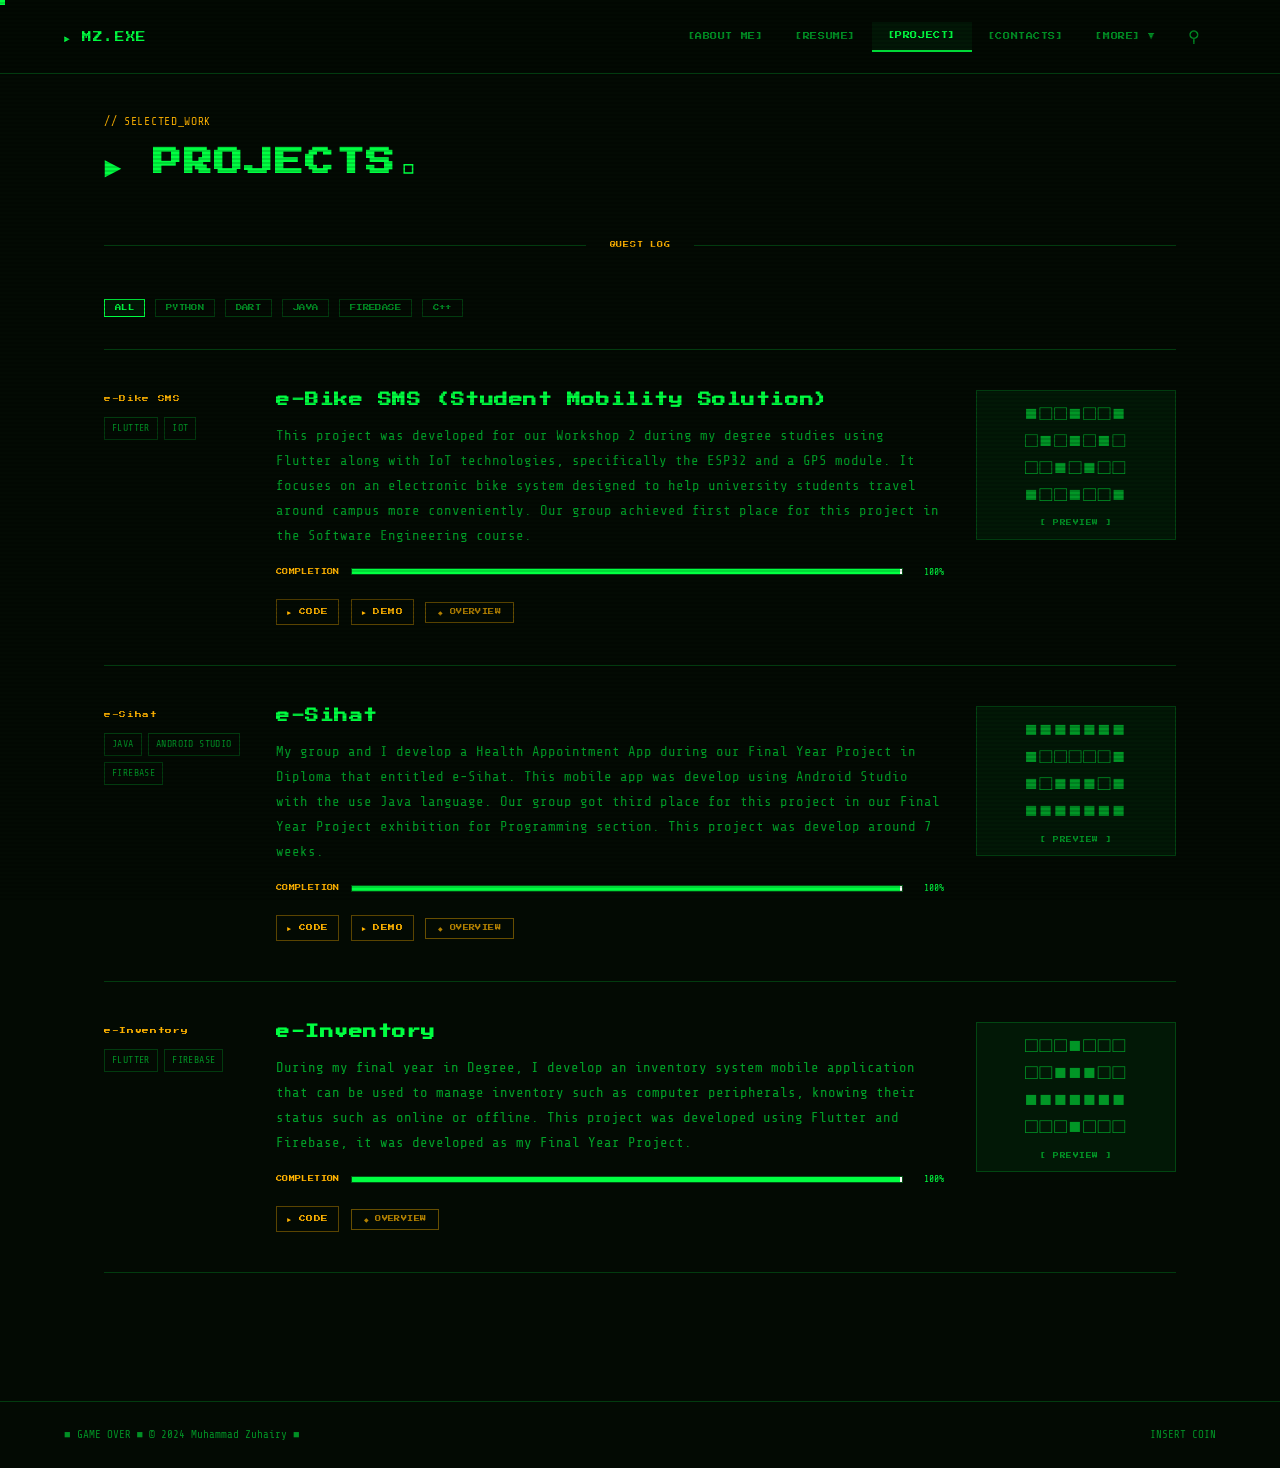
==== commit 23472311: "Resume Filter" ====
--- a/projects.html
+++ b/projects.html
@@ -123,7 +123,7 @@
             border: 1px solid var(--border);
             color: var(--green-dim);
             background: none;
-            cursor: none;
+            cursor: pointer;
             transition: all 0.2s;
         }
 
@@ -132,6 +132,11 @@
             color: var(--green);
             border-color: var(--green);
             background: var(--green-faint);
+        }
+
+        /* hide filtered-out items */
+        .project-item.hidden {
+            display: none;
         }
 
         /* ── OVERVIEW BUTTON ── */
@@ -192,7 +197,6 @@
             transform: translateY(0);
         }
 
-        /* scanline on modal */
         .modal-box::before {
             content: '';
             position: absolute;
@@ -617,7 +621,8 @@
                     <a href="interests.html">[MY INTERESTS]</a>
                 </div>
             </li>
-            <li><button class="nav-search-btn">&#9906;</button></li>
+            <li><button class="nav-search-btn"
+                    onclick="document.querySelector('.search-bar').classList.toggle('open')">&#9906;</button></li>
         </ul>
     </nav>
 
@@ -633,18 +638,20 @@
             <span class="div-line"></span>
         </div>
 
+        <!-- FILTER BAR — updated tags -->
         <div class="filter-bar">
-            <button class="filter-btn active">ALL</button>
-            <button class="filter-btn">PYTHON</button>
-            <button class="filter-btn">REACT</button>
-            <button class="filter-btn">C++</button>
-            <button class="filter-btn">ML</button>
+            <button class="filter-btn active" data-filter="ALL">ALL</button>
+            <button class="filter-btn" data-filter="Python">PYTHON</button>
+            <button class="filter-btn" data-filter="Dart">DART</button>
+            <button class="filter-btn" data-filter="Java">JAVA</button>
+            <button class="filter-btn" data-filter="Firebase">FIREBASE</button>
+            <button class="filter-btn" data-filter="C++">C++</button>
         </div>
 
         <div class="project-list">
 
-            <!-- PROJECT 1: e-Bike SMS -->
-            <article class="project-item reveal">
+            <!-- PROJECT 1: e-Bike SMS — tags: Python, Dart -->
+            <article class="project-item reveal" data-tags="Python Dart">
                 <div class="project-meta">
                     <span class="project-num">e-Bike SMS</span>
                     <div class="project-tags">
@@ -685,8 +692,8 @@
                 </div>
             </article>
 
-            <!-- PROJECT 2: e-Sihat -->
-            <article class="project-item reveal" style="--d:0.1s">
+            <!-- PROJECT 2: e-Sihat — tags: Java -->
+            <article class="project-item reveal" style="--d:0.1s" data-tags="Java">
                 <div class="project-meta">
                     <span class="project-num">e-Sihat</span>
                     <div class="project-tags">
@@ -728,8 +735,8 @@
                 </div>
             </article>
 
-            <!-- PROJECT 3: e-Inventory -->
-            <article class="project-item reveal" style="--d:0.2s">
+            <!-- PROJECT 3: e-Inventory — tags: Dart, Firebase -->
+            <article class="project-item reveal" style="--d:0.2s" data-tags="Dart Firebase">
                 <div class="project-meta">
                     <span class="project-num">e-Inventory</span>
                     <div class="project-tags">
@@ -839,6 +846,16 @@
             btn.addEventListener('click', () => {
                 document.querySelectorAll('.filter-btn').forEach(b => b.classList.remove('active'));
                 btn.classList.add('active');
+
+                const filter = btn.dataset.filter;
+                document.querySelectorAll('.project-item').forEach(item => {
+                    const tags = item.dataset.tags || '';
+                    if (filter === 'ALL' || tags.includes(filter)) {
+                        item.classList.remove('hidden');
+                    } else {
+                        item.classList.add('hidden');
+                    }
+                });
             });
         });
 
@@ -848,11 +865,11 @@
                 eyebrow: '// PROJECT_01 — FLUTTER + IoT',
                 title: '&#9658; e-Bike SMS',
                 gallery: [
-                    { img: 'images/ebike1.png', label: 'OVERVIEW' },
-                    { img: 'images/ebike2.jpg', label: 'SCREEN 2' },
-                    { img: 'images/ebike3.jpg', label: 'SCREEN 3' },
-                    { img: 'images/ebike4.jpg', label: 'SCREEN 4' },
-                    { img: 'images/ebike5.jpg', label: 'SCREEN 5' },
+                    { img: 'images/ebike1.PNG', label: 'OVERVIEW' },
+                    { img: 'images/ebike2.JPG', label: 'SCREEN 2' },
+                    { img: 'images/ebike3.JPG', label: 'SCREEN 3' },
+                    { img: 'images/ebike4.JPG', label: 'SCREEN 4' },
+                    { img: 'images/ebike5.JPG', label: 'SCREEN 5' },
                 ],
                 stats: [
                     { label: 'STATUS', value: '🏆 1ST PLACE' },
@@ -869,7 +886,7 @@
                     'Ride history and usage analytics dashboard',
                     'Admin panel for fleet management and monitoring',
                 ],
-                tech: ['Flutter', 'Dart', 'ESP32', 'GPS Module', 'MQTT', 'Firebase', 'IoT'],
+                tech: ['Flutter', 'Dart', 'Python', 'ESP32', 'GPS Module', 'MQTT', 'Firebase', 'IoT'],
                 achievement: { icon: '🏆', text: '1ST PLACE — SOFTWARE ENGINEERING<br>WORKSHOP 2 EXHIBITION' },
                 codeUrl: 'https://github.com/GhostZen1/eBike_SMS',
                 demoUrl: '#',
@@ -878,11 +895,11 @@
                 eyebrow: '// PROJECT_02 — ANDROID + JAVA',
                 title: '&#9658; e-Sihat',
                 gallery: [
-                    { pixels: ['&#9632;&#9632;&#9632;&#9632;&#9632;&#9632;', '&#9632;&#9633;&#9633;&#9633;&#9633;&#9632;', '&#9632;&#9633;&#9632;&#9632;&#9633;&#9632;', '&#9632;&#9633;&#9632;&#9632;&#9633;&#9632;', '&#9632;&#9633;&#9633;&#9633;&#9633;&#9632;', '&#9632;&#9632;&#9632;&#9632;&#9632;&#9632;'], label: 'MAIN SCREEN', size: '1.8rem' },
-                    { pixels: ['&#9632;&#9633;&#9632;', '&#9633;&#9632;&#9633;', '&#9632;&#9633;&#9632;'], label: 'BOOKING', size: '1.4rem' },
-                    { pixels: ['&#9633;&#9632;&#9633;', '&#9632;&#9633;&#9632;', '&#9633;&#9632;&#9633;'], label: 'PROFILE', size: '1.4rem' },
-                    { pixels: ['&#9632;&#9632;&#9633;', '&#9633;&#9632;&#9632;', '&#9632;&#9633;&#9633;'], label: 'FIREBASE', size: '1.4rem' },
-                    { pixels: ['&#9633;&#9633;&#9632;', '&#9632;&#9632;&#9633;', '&#9633;&#9633;&#9632;'], label: 'CALENDAR', size: '1.4rem' },
+                    { img: 'images/ebike1.PNG', label: 'OVERVIEW' },
+                    { img: 'images/ebike2.JPG', label: 'SCREEN 2' },
+                    { img: 'images/ebike3.JPG', label: 'SCREEN 3' },
+                    { img: 'images/ebike4.JPG', label: 'SCREEN 4' },
+                    { img: 'images/ebike5.JPG', label: 'SCREEN 5' },
                 ],
                 stats: [
                     { label: 'STATUS', value: '🥉 3RD PLACE' },
@@ -947,7 +964,6 @@
             document.getElementById('modalEyebrow').innerHTML = p.eyebrow;
             document.getElementById('modalTitle').innerHTML = p.title;
 
-            // Gallery - supports both real images and pixel art
             currentLightboxImages = p.gallery.filter(g => g.img).map(g => g.img);
 
             document.getElementById('modalGallery').innerHTML = p.gallery.map((g, i) => {
@@ -966,7 +982,6 @@
                 }
             }).join('');
 
-            // Stats
             document.getElementById('modalStats').innerHTML = p.stats.map(s => `
                 <div class="stat-card">
                     <span class="stat-label">${s.label}</span>
@@ -974,16 +989,10 @@
                 </div>
             `).join('');
 
-            // Description
             document.getElementById('modalDesc').textContent = p.desc;
-
-            // Features
             document.getElementById('modalFeatures').innerHTML = p.features.map(f => `<li>${f}</li>`).join('');
-
-            // Tech stack
             document.getElementById('modalTech').innerHTML = p.tech.map(t => `<span class="tech-pill">${t}</span>`).join('');
 
-            // Achievement
             const achWrap = document.getElementById('modalAchievementWrap');
             if (p.achievement) {
                 achWrap.innerHTML = `
@@ -998,14 +1007,12 @@
                 achWrap.innerHTML = '';
             }
 
-            // Footer links
             document.getElementById('modalCodeBtn').href = p.codeUrl;
 
             const demoBtn = document.getElementById('modalDemoBtn');
             demoBtn.href = p.demoUrl || '#';
             demoBtn.style.display = p.demoUrl ? 'inline-block' : 'none';
 
-            // Open
             document.getElementById('modalOverlay').classList.add('active');
             document.body.style.overflow = 'hidden';
         }
